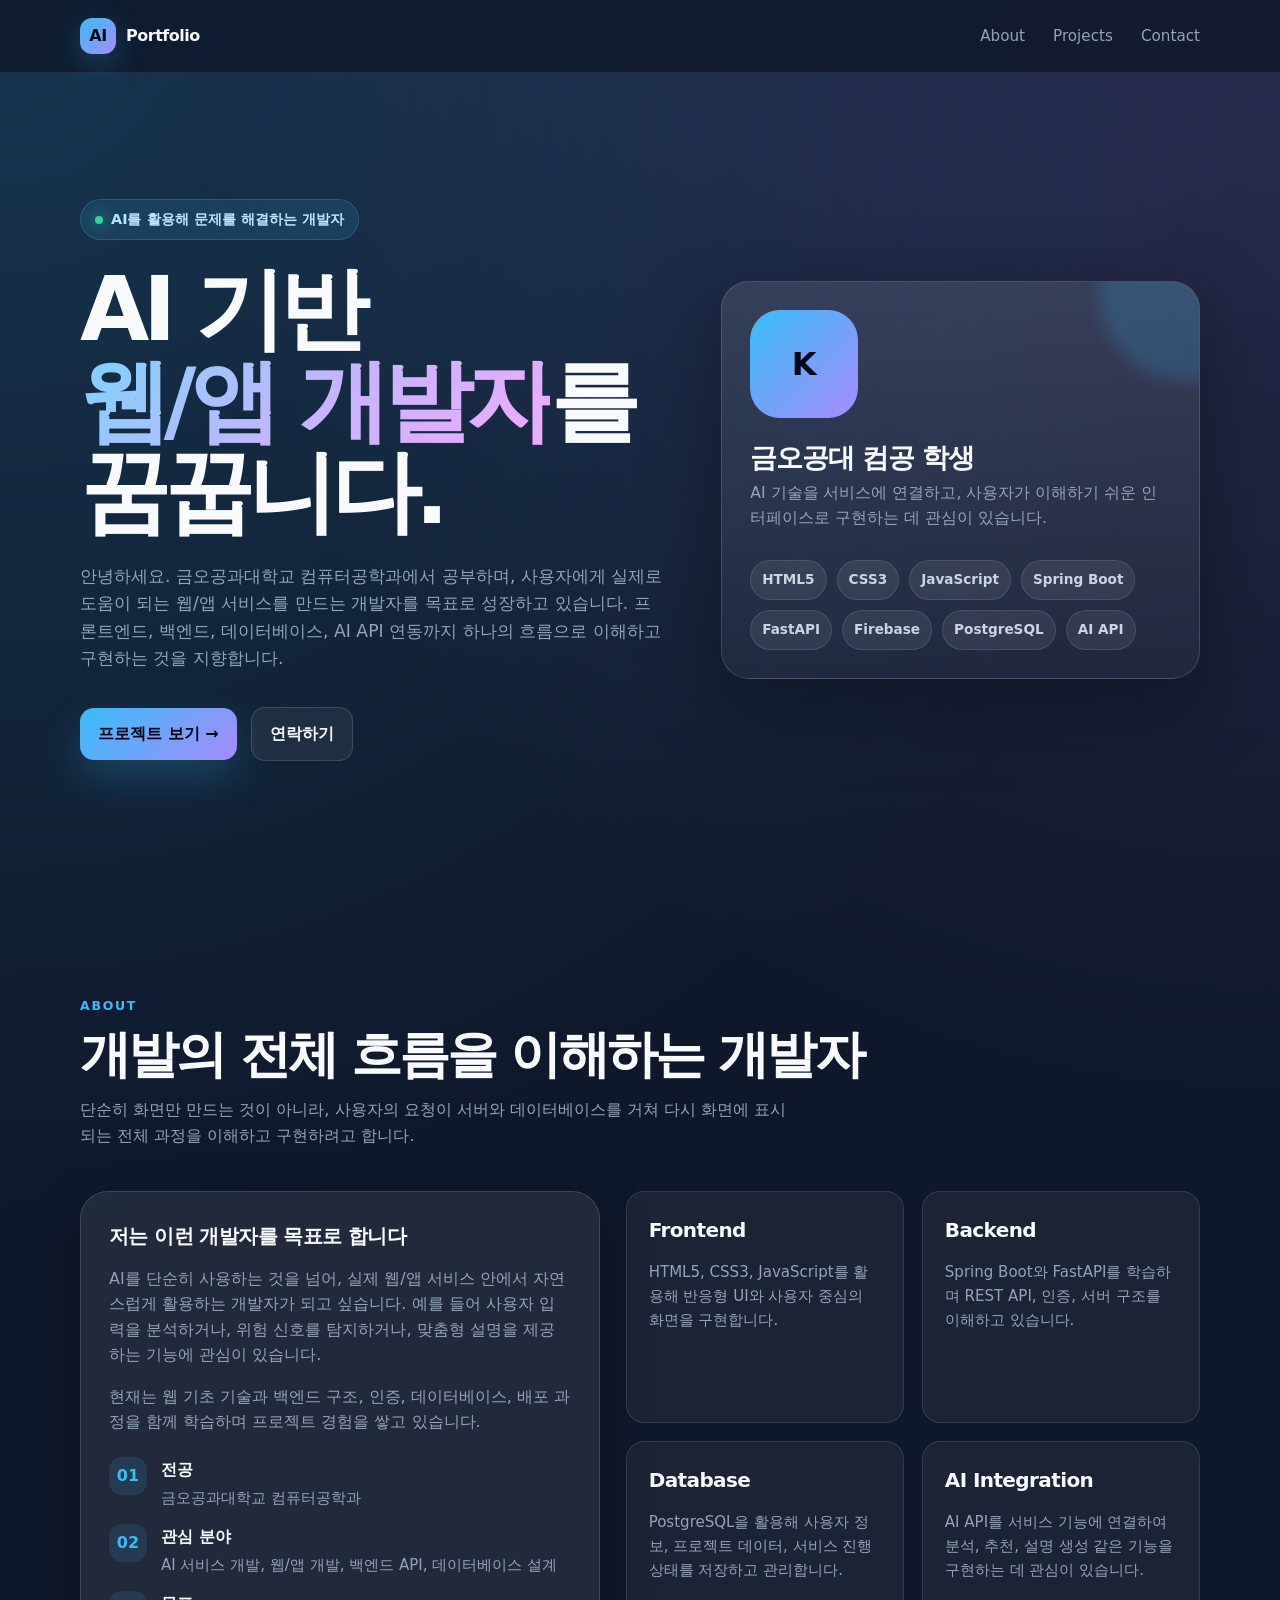
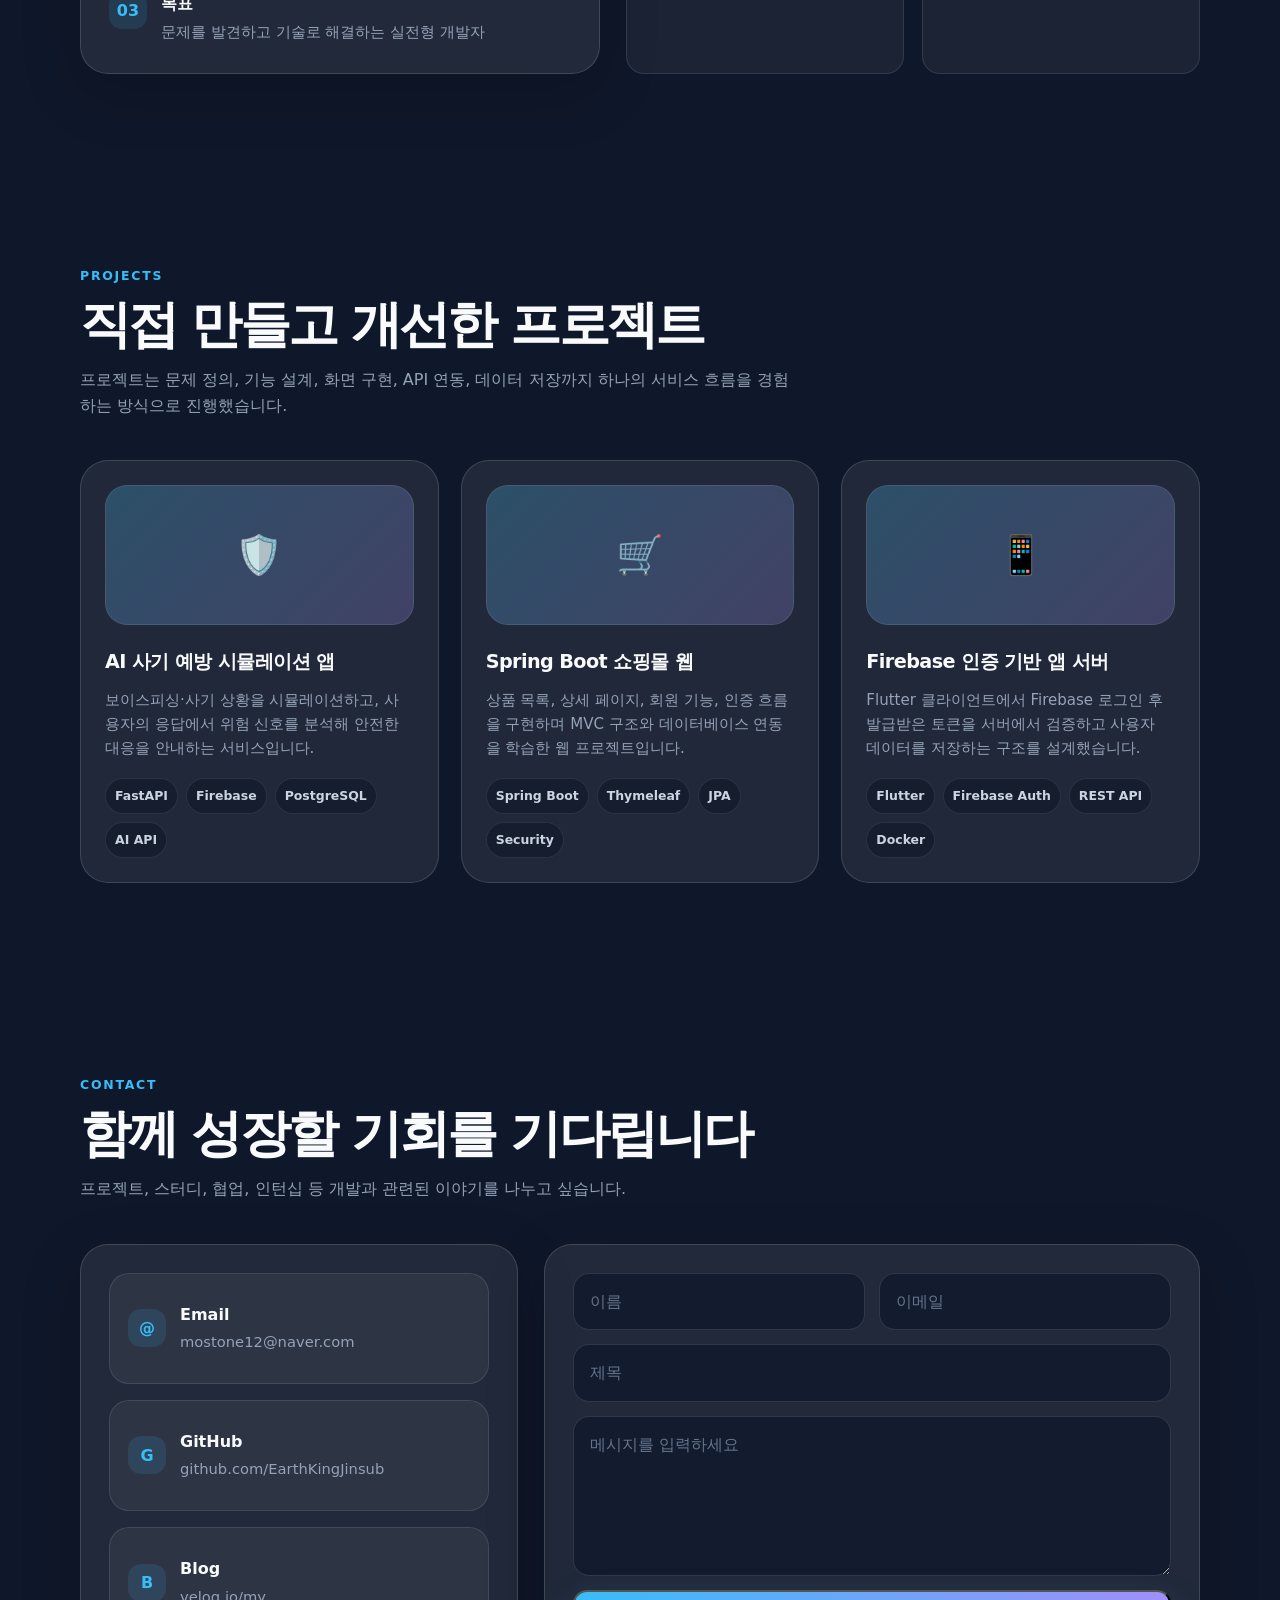
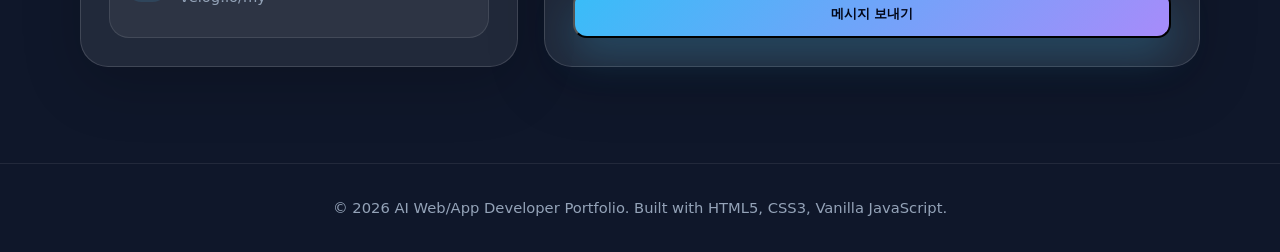
==== index.html @ 7c224307 "add to-be model and semester plan" ====
<!DOCTYPE html>
<html lang="ko">

<head>
	<meta charset="UTF-8" />
	<meta name="viewport" content="width=device-width, initial-scale=1.0" />
	<title>AI Web/App Developer Portfolio</title>
	<link rel="stylesheet" href="./style.css" />
</head>

<body>
	<header class="navbar">
		<div class="container nav-inner">
			<a href="#home" class="logo" aria-label="홈으로 이동">
				<span class="logo-mark">AI</span>
				<span>Portfolio</span>
			</a>

			<nav>
				<button class="menu-btn" id="menuBtn" aria-label="메뉴 열기">☰</button>
				<ul class="nav-menu" id="navMenu">
					<li><a href="#about">About</a></li>
					<li><a href="#projects">Projects</a></li>
					<li><a href="#contact">Contact</a></li>
				</ul>
			</nav>
		</div>
	</header>

	<main>
		<section class="hero" id="home">
			<div class="container hero-grid">
				<div class="hero-copy reveal">
					<div class="badge"><span class="badge-dot"></span> AI를 활용해 문제를 해결하는 개발자</div>
					<h1>
						AI 기반<br />
						<span class="gradient-text">웹/앱 개발자</span>를<br />
						꿈꿉니다.
					</h1>
					<p>
						안녕하세요. 금오공과대학교 컴퓨터공학과에서 공부하며, 사용자에게 실제로 도움이 되는
						웹/앱 서비스를 만드는 개발자를 목표로 성장하고 있습니다. 프론트엔드, 백엔드, 데이터베이스,
						AI API 연동까지 하나의 흐름으로 이해하고 구현하는 것을 지향합니다.
					</p>
					<div class="hero-actions">
						<a href="#projects" class="btn btn-primary">프로젝트 보기 →</a>
						<a href="#contact" class="btn btn-ghost">연락하기</a>
					</div>
				</div>

				<aside class="hero-card reveal" aria-label="프로필 요약 카드">
					<div class="profile-box">
						<div class="profile-avatar">K</div>
						<div>
							<h2>금오공대 컴공 학생</h2>
							<p>
								AI 기술을 서비스에 연결하고, 사용자가 이해하기 쉬운 인터페이스로 구현하는 데 관심이 있습니다.
							</p>
						</div>
						<div class="stack-list">
							<span>HTML5</span>
							<span>CSS3</span>
							<span>JavaScript</span>
							<span>Spring Boot</span>
							<span>FastAPI</span>
							<span>Firebase</span>
							<span>PostgreSQL</span>
							<span>AI API</span>
						</div>
					</div>
				</aside>
			</div>
		</section>

		<section id="about">
			<div class="container">
				<div class="section-header reveal">
					<p class="section-kicker">About</p>
					<h2 class="section-title">개발의 전체 흐름을 이해하는 개발자</h2>
					<p class="section-desc">
						단순히 화면만 만드는 것이 아니라, 사용자의 요청이 서버와 데이터베이스를 거쳐 다시 화면에 표시되는 전체 과정을 이해하고 구현하려고 합니다.
					</p>
				</div>

				<div class="about-grid">
					<article class="glass-card about-main reveal">
						<h3>저는 이런 개발자를 목표로 합니다</h3>
						<p>
							AI를 단순히 사용하는 것을 넘어, 실제 웹/앱 서비스 안에서 자연스럽게 활용하는 개발자가 되고 싶습니다.
							예를 들어 사용자 입력을 분석하거나, 위험 신호를 탐지하거나, 맞춤형 설명을 제공하는 기능에 관심이 있습니다.
						</p>
						<p>
							현재는 웹 기초 기술과 백엔드 구조, 인증, 데이터베이스, 배포 과정을 함께 학습하며 프로젝트 경험을 쌓고 있습니다.
						</p>

						<div class="info-list">
							<div class="info-item">
								<div class="info-icon">01</div>
								<div>
									<strong>전공</strong>
									<span>금오공과대학교 컴퓨터공학과</span>
								</div>
							</div>
							<div class="info-item">
								<div class="info-icon">02</div>
								<div>
									<strong>관심 분야</strong>
									<span>AI 서비스 개발, 웹/앱 개발, 백엔드 API, 데이터베이스 설계</span>
								</div>
							</div>
							<div class="info-item">
								<div class="info-icon">03</div>
								<div>
									<strong>목표</strong>
									<span>문제를 발견하고 기술로 해결하는 실전형 개발자</span>
								</div>
							</div>
						</div>
					</article>

					<div class="skills-grid reveal">
						<article class="skill-card">
							<h3>Frontend</h3>
							<p>HTML5, CSS3, JavaScript를 활용해 반응형 UI와 사용자 중심의 화면을 구현합니다.</p>
						</article>
						<article class="skill-card">
							<h3>Backend</h3>
							<p>Spring Boot와 FastAPI를 학습하며 REST API, 인증, 서버 구조를 이해하고 있습니다.</p>
						</article>
						<article class="skill-card">
							<h3>Database</h3>
							<p>PostgreSQL을 활용해 사용자 정보, 프로젝트 데이터, 서비스 진행 상태를 저장하고 관리합니다.</p>
						</article>
						<article class="skill-card">
							<h3>AI Integration</h3>
							<p>AI API를 서비스 기능에 연결하여 분석, 추천, 설명 생성 같은 기능을 구현하는 데 관심이 있습니다.</p>
						</article>
					</div>
				</div>
			</div>
		</section>

		<section id="projects">
			<div class="container">
				<div class="section-header reveal">
					<p class="section-kicker">Projects</p>
					<h2 class="section-title">직접 만들고 개선한 프로젝트</h2>
					<p class="section-desc">
						프로젝트는 문제 정의, 기능 설계, 화면 구현, API 연동, 데이터 저장까지 하나의 서비스 흐름을 경험하는 방식으로 진행했습니다.
					</p>
				</div>

				<div class="projects-grid">
					<article class="project-card reveal">
						<div class="project-visual">🛡️</div>
						<h3>AI 사기 예방 시뮬레이션 앱</h3>
						<p>
							보이스피싱·사기 상황을 시뮬레이션하고, 사용자의 응답에서 위험 신호를 분석해 안전한 대응을 안내하는 서비스입니다.
						</p>
						<div class="project-tags">
							<span>FastAPI</span>
							<span>Firebase</span>
							<span>PostgreSQL</span>
							<span>AI API</span>
						</div>
					</article>

					<article class="project-card reveal">
						<div class="project-visual">🛒</div>
						<h3>Spring Boot 쇼핑몰 웹</h3>
						<p>
							상품 목록, 상세 페이지, 회원 기능, 인증 흐름을 구현하며 MVC 구조와 데이터베이스 연동을 학습한 웹 프로젝트입니다.
						</p>
						<div class="project-tags">
							<span>Spring Boot</span>
							<span>Thymeleaf</span>
							<span>JPA</span>
							<span>Security</span>
						</div>
					</article>

					<article class="project-card reveal">
						<div class="project-visual">📱</div>
						<h3>Firebase 인증 기반 앱 서버</h3>
						<p>
							Flutter 클라이언트에서 Firebase 로그인 후 발급받은 토큰을 서버에서 검증하고 사용자 데이터를 저장하는 구조를 설계했습니다.
						</p>
						<div class="project-tags">
							<span>Flutter</span>
							<span>Firebase Auth</span>
							<span>REST API</span>
							<span>Docker</span>
						</div>
					</article>
				</div>
			</div>
		</section>

		<section id="contact">
			<div class="container">
				<div class="section-header reveal">
					<p class="section-kicker">Contact</p>
					<h2 class="section-title">함께 성장할 기회를 기다립니다</h2>
					<p class="section-desc">
						프로젝트, 스터디, 협업, 인턴십 등 개발과 관련된 이야기를 나누고 싶습니다.
					</p>
				</div>

				<div class="contact-wrap">
					<div class="glass-card contact-info reveal">
						<a href="mailto:your-email@example.com" class="contact-link">
							<div class="info-icon">@</div>
							<div>
								<b>Email</b>
								<span>mostone12@naver.com</span>
							</div>
						</a>
						<a href="https://github.com/your-github" target="_blank" rel="noopener" class="contact-link">
							<div class="info-icon">G</div>
							<div>
								<b>GitHub</b>
								<span>github.com/EarthKingJinsub</span>
							</div>
						</a>
						<a href="https://velog.io/@your-blog" target="_blank" rel="noopener" class="contact-link">
							<div class="info-icon">B</div>
							<div>
								<b>Blog</b>
								<span>velog.io/my</span>
							</div>
						</a>
					</div>

					<form class="glass-card contact-form reveal" id="contactForm">
						<div class="form-row">
							<input class="field" type="text" name="name" placeholder="이름" required />
							<input class="field" type="email" name="email" placeholder="이메일" required />
						</div>
						<input class="field" type="text" name="subject" placeholder="제목" required />
						<textarea class="field" name="message" placeholder="메시지를 입력하세요" required></textarea>
						<button type="submit" class="btn btn-primary">메시지 보내기</button>
						<p class="form-message" id="formMessage">메시지가 작성되었습니다. 실제 전송 기능은 백엔드 연결 후 사용할 수 있습니다.</p>
					</form>
				</div>
			</div>
		</section>
	</main>

	<footer class="footer">
		<div class="container">
			<p>© 2026 AI Web/App Developer Portfolio. Built with HTML5, CSS3, Vanilla JavaScript.</p>
		</div>
	</footer>

	<script src="./script.js"></script>
</body>

</html>
---- style.css ----
:root {
			--bg: #0f172a;
			--bg-soft: #111827;
			--card: rgba(255, 255, 255, 0.08);
			--card-border: rgba(255, 255, 255, 0.14);
			--text: #f8fafc;
			--muted: #94a3b8;
			--primary: #38bdf8;
			--primary-dark: #0284c7;
			--accent: #a78bfa;
			--success: #34d399;
			--shadow: 0 24px 80px rgba(0, 0, 0, 0.35);
			--radius-lg: 28px;
			--radius-md: 18px;
			--max-width: 1120px;
		}

		* {
			box-sizing: border-box;
			margin: 0;
			padding: 0;
		}

		html {
			scroll-behavior: smooth;
		}

		body {
			font-family: system-ui, -apple-system, BlinkMacSystemFont, "Segoe UI", sans-serif;
			background:
				radial-gradient(circle at top left, rgba(56, 189, 248, 0.18), transparent 34%),
				radial-gradient(circle at top right, rgba(167, 139, 250, 0.18), transparent 30%),
				var(--bg);
			color: var(--text);
			line-height: 1.6;
			overflow-x: hidden;
		}

		a {
			color: inherit;
			text-decoration: none;
		}

		ul {
			list-style: none;
		}

		.container {
			width: min(100% - 40px, var(--max-width));
			margin: 0 auto;
		}

		.navbar {
			position: fixed;
			top: 0;
			left: 0;
			width: 100%;
			z-index: 100;
			backdrop-filter: blur(18px);
			background: rgba(15, 23, 42, 0.78);
			border-bottom: 1px solid rgba(255, 255, 255, 0.08);
		}

		.nav-inner {
			height: 72px;
			display: flex;
			align-items: center;
			justify-content: space-between;
		}

		.logo {
			display: flex;
			align-items: center;
			gap: 10px;
			font-weight: 800;
			letter-spacing: -0.03em;
		}

		.logo-mark {
			width: 36px;
			height: 36px;
			display: grid;
			place-items: center;
			border-radius: 12px;
			background: linear-gradient(135deg, var(--primary), var(--accent));
			color: #020617;
			font-weight: 900;
			box-shadow: 0 10px 30px rgba(56, 189, 248, 0.25);
		}

		.nav-menu {
			display: flex;
			align-items: center;
			gap: 28px;
			color: var(--muted);
			font-size: 0.95rem;
		}

		.nav-menu a {
			position: relative;
			transition: color 0.2s ease;
		}

		.nav-menu a::after {
			content: "";
			position: absolute;
			left: 0;
			bottom: -8px;
			width: 0;
			height: 2px;
			border-radius: 99px;
			background: var(--primary);
			transition: width 0.2s ease;
		}

		.nav-menu a:hover,
		.nav-menu a.active {
			color: var(--text);
		}

		.nav-menu a:hover::after,
		.nav-menu a.active::after {
			width: 100%;
		}

		.menu-btn {
			display: none;
			width: 42px;
			height: 42px;
			border: 1px solid rgba(255, 255, 255, 0.12);
			border-radius: 12px;
			background: rgba(255, 255, 255, 0.06);
			color: var(--text);
			cursor: pointer;
		}

		.hero {
			min-height: 100vh;
			display: flex;
			align-items: center;
			padding: 140px 0 80px;
		}

		.hero-grid {
			display: grid;
			grid-template-columns: 1.1fr 0.9fr;
			gap: 56px;
			align-items: center;
		}

		.badge {
			display: inline-flex;
			align-items: center;
			gap: 8px;
			padding: 8px 14px;
			margin-bottom: 24px;
			border-radius: 999px;
			background: rgba(56, 189, 248, 0.12);
			border: 1px solid rgba(56, 189, 248, 0.25);
			color: #bae6fd;
			font-size: 0.9rem;
			font-weight: 600;
		}

		.badge-dot {
			width: 8px;
			height: 8px;
			border-radius: 50%;
			background: var(--success);
			box-shadow: 0 0 16px var(--success);
		}

		.hero h1 {
			font-size: clamp(2.8rem, 7vw, 5.6rem);
			line-height: 1.02;
			letter-spacing: -0.07em;
			margin-bottom: 24px;
		}

		.gradient-text {
			background: linear-gradient(135deg, #7dd3fc, #c4b5fd, #f0abfc);
			-webkit-background-clip: text;
			background-clip: text;
			color: transparent;
		}

		.hero p {
			max-width: 620px;
			color: var(--muted);
			font-size: 1.08rem;
			margin-bottom: 34px;
		}

		.hero-actions {
			display: flex;
			flex-wrap: wrap;
			gap: 14px;
			align-items: center;
		}

		.btn {
			display: inline-flex;
			align-items: center;
			justify-content: center;
			gap: 8px;
			padding: 13px 18px;
			border-radius: 14px;
			font-weight: 700;
			transition: transform 0.2s ease, box-shadow 0.2s ease, background 0.2s ease;
		}

		.btn:hover {
			transform: translateY(-2px);
		}

		.btn-primary {
			background: linear-gradient(135deg, var(--primary), var(--accent));
			color: #020617;
			box-shadow: 0 18px 40px rgba(56, 189, 248, 0.22);
		}

		.btn-ghost {
			color: var(--text);
			border: 1px solid rgba(255, 255, 255, 0.14);
			background: rgba(255, 255, 255, 0.06);
		}

		.hero-card {
			position: relative;
			padding: 28px;
			border-radius: var(--radius-lg);
			background: linear-gradient(180deg, rgba(255, 255, 255, 0.1), rgba(255, 255, 255, 0.04));
			border: 1px solid var(--card-border);
			box-shadow: var(--shadow);
			overflow: hidden;
		}

		.hero-card::before {
			content: "";
			position: absolute;
			inset: -80px -80px auto auto;
			width: 180px;
			height: 180px;
			border-radius: 50%;
			background: rgba(56, 189, 248, 0.18);
			filter: blur(8px);
		}

		.profile-box {
			position: relative;
			display: grid;
			gap: 18px;
		}

		.profile-avatar {
			width: 108px;
			height: 108px;
			border-radius: 30px;
			display: grid;
			place-items: center;
			font-size: 2rem;
			font-weight: 900;
			color: #020617;
			background: linear-gradient(135deg, var(--primary), var(--accent));
		}

		.profile-box h2 {
			font-size: 1.7rem;
			letter-spacing: -0.04em;
		}

		.profile-box p {
			color: var(--muted);
			margin: 0;
			font-size: 0.98rem;
		}

		.stack-list {
			display: flex;
			flex-wrap: wrap;
			gap: 10px;
			margin-top: 12px;
		}

		.stack-list span {
			padding: 8px 11px;
			border-radius: 999px;
			background: rgba(255, 255, 255, 0.08);
			border: 1px solid rgba(255, 255, 255, 0.1);
			color: #cbd5e1;
			font-size: 0.85rem;
			font-weight: 600;
		}

		section {
			padding: 96px 0;
		}

		.section-header {
			margin-bottom: 42px;
		}

		.section-kicker {
			color: var(--primary);
			font-weight: 800;
			text-transform: uppercase;
			letter-spacing: 0.14em;
			font-size: 0.78rem;
			margin-bottom: 10px;
		}

		.section-title {
			font-size: clamp(2rem, 4vw, 3.2rem);
			line-height: 1.12;
			letter-spacing: -0.055em;
			margin-bottom: 14px;
		}

		.section-desc {
			max-width: 720px;
			color: var(--muted);
			font-size: 1rem;
		}

		.about-grid {
			display: grid;
			grid-template-columns: 0.95fr 1.05fr;
			gap: 26px;
		}

		.glass-card {
			padding: 28px;
			border-radius: var(--radius-lg);
			background: var(--card);
			border: 1px solid var(--card-border);
			box-shadow: 0 18px 60px rgba(0, 0, 0, 0.18);
		}

		.about-main h3,
		.skill-card h3 {
			margin-bottom: 14px;
			font-size: 1.25rem;
			letter-spacing: -0.03em;
		}

		.about-main p {
			color: var(--muted);
			margin-bottom: 16px;
		}

		.info-list {
			display: grid;
			gap: 14px;
			margin-top: 22px;
		}

		.info-item {
			display: flex;
			gap: 14px;
			align-items: flex-start;
		}

		.info-icon {
			flex: 0 0 38px;
			width: 38px;
			height: 38px;
			display: grid;
			place-items: center;
			border-radius: 13px;
			background: rgba(56, 189, 248, 0.12);
			color: var(--primary);
			font-weight: 900;
		}

		.info-item strong {
			display: block;
			margin-bottom: 2px;
		}

		.info-item span {
			color: var(--muted);
			font-size: 0.94rem;
		}

		.skills-grid {
			display: grid;
			grid-template-columns: repeat(2, 1fr);
			gap: 18px;
		}

		.skill-card {
			padding: 22px;
			border-radius: var(--radius-md);
			background: rgba(255, 255, 255, 0.055);
			border: 1px solid rgba(255, 255, 255, 0.1);
		}

		.skill-card p {
			color: var(--muted);
			font-size: 0.94rem;
		}

		.projects-grid {
			display: grid;
			grid-template-columns: repeat(3, 1fr);
			gap: 22px;
		}

		.project-card {
			position: relative;
			display: flex;
			flex-direction: column;
			min-height: 360px;
			padding: 24px;
			border-radius: var(--radius-lg);
			background: rgba(255, 255, 255, 0.075);
			border: 1px solid var(--card-border);
			overflow: hidden;
			transition: transform 0.22s ease, border-color 0.22s ease, background 0.22s ease;
		}

		.project-card:hover {
			transform: translateY(-8px);
			border-color: rgba(56, 189, 248, 0.45);
			background: rgba(255, 255, 255, 0.105);
		}

		.project-visual {
			height: 140px;
			border-radius: 22px;
			margin-bottom: 22px;
			display: grid;
			place-items: center;
			background:
				linear-gradient(135deg, rgba(56, 189, 248, 0.22), rgba(167, 139, 250, 0.2)),
				rgba(255, 255, 255, 0.04);
			border: 1px solid rgba(255, 255, 255, 0.09);
			font-size: 2.4rem;
		}

		.project-card h3 {
			font-size: 1.2rem;
			letter-spacing: -0.03em;
			margin-bottom: 10px;
		}

		.project-card p {
			color: var(--muted);
			font-size: 0.94rem;
			margin-bottom: 18px;
		}

		.project-tags {
			display: flex;
			flex-wrap: wrap;
			gap: 8px;
			margin-top: auto;
		}

		.project-tags span {
			padding: 7px 9px;
			border-radius: 999px;
			background: rgba(15, 23, 42, 0.6);
			color: #cbd5e1;
			border: 1px solid rgba(255, 255, 255, 0.09);
			font-size: 0.78rem;
			font-weight: 700;
		}

		.contact-wrap {
			display: grid;
			grid-template-columns: 0.8fr 1.2fr;
			gap: 26px;
			align-items: stretch;
		}

		.contact-info {
			display: grid;
			gap: 16px;
		}

		.contact-link {
			display: flex;
			align-items: center;
			gap: 14px;
			padding: 18px;
			border-radius: 20px;
			background: rgba(255, 255, 255, 0.055);
			border: 1px solid rgba(255, 255, 255, 0.1);
			transition: transform 0.2s ease, background 0.2s ease;
		}

		.contact-link:hover {
			transform: translateY(-3px);
			background: rgba(255, 255, 255, 0.08);
		}

		.contact-link b {
			display: block;
			margin-bottom: 2px;
		}

		.contact-link span {
			color: var(--muted);
			font-size: 0.92rem;
		}

		.contact-form {
			display: grid;
			gap: 14px;
		}

		.form-row {
			display: grid;
			grid-template-columns: repeat(2, 1fr);
			gap: 14px;
		}

		.field {
			width: 100%;
			padding: 15px 16px;
			border: 1px solid rgba(255, 255, 255, 0.12);
			border-radius: 16px;
			background: rgba(15, 23, 42, 0.72);
			color: var(--text);
			font: inherit;
			outline: none;
			transition: border-color 0.2s ease, box-shadow 0.2s ease;
		}

		.field::placeholder {
			color: #64748b;
		}

		.field:focus {
			border-color: rgba(56, 189, 248, 0.7);
			box-shadow: 0 0 0 4px rgba(56, 189, 248, 0.12);
		}

		textarea.field {
			min-height: 160px;
			resize: vertical;
		}

		.form-message {
			display: none;
			padding: 12px 14px;
			border-radius: 14px;
			color: #bbf7d0;
			background: rgba(34, 197, 94, 0.12);
			border: 1px solid rgba(34, 197, 94, 0.22);
			font-size: 0.92rem;
		}

		.form-message.show {
			display: block;
		}

		.footer {
			padding: 32px 0;
			border-top: 1px solid rgba(255, 255, 255, 0.08);
			color: var(--muted);
			text-align: center;
			font-size: 0.92rem;
		}

		.reveal {
			opacity: 0;
			transform: translateY(24px);
			transition: opacity 0.6s ease, transform 0.6s ease;
		}

		.reveal.visible {
			opacity: 1;
			transform: translateY(0);
		}

		@media (max-width: 900px) {

			.hero-grid,
			.about-grid,
			.contact-wrap {
				grid-template-columns: 1fr;
			}

			.projects-grid {
				grid-template-columns: repeat(2, 1fr);
			}
		}

		@media (max-width: 720px) {
			.nav-menu {
				position: fixed;
				top: 72px;
				left: 20px;
				right: 20px;
				display: none;
				flex-direction: column;
				align-items: flex-start;
				gap: 16px;
				padding: 22px;
				border-radius: 22px;
				background: rgba(15, 23, 42, 0.96);
				border: 1px solid rgba(255, 255, 255, 0.12);
				box-shadow: var(--shadow);
			}

			.nav-menu.open {
				display: flex;
			}

			.menu-btn {
				display: grid;
				place-items: center;
			}

			.hero {
				padding-top: 120px;
			}

			.projects-grid,
			.skills-grid,
			.form-row {
				grid-template-columns: 1fr;
			}

			section {
				padding: 74px 0;
			}
		}
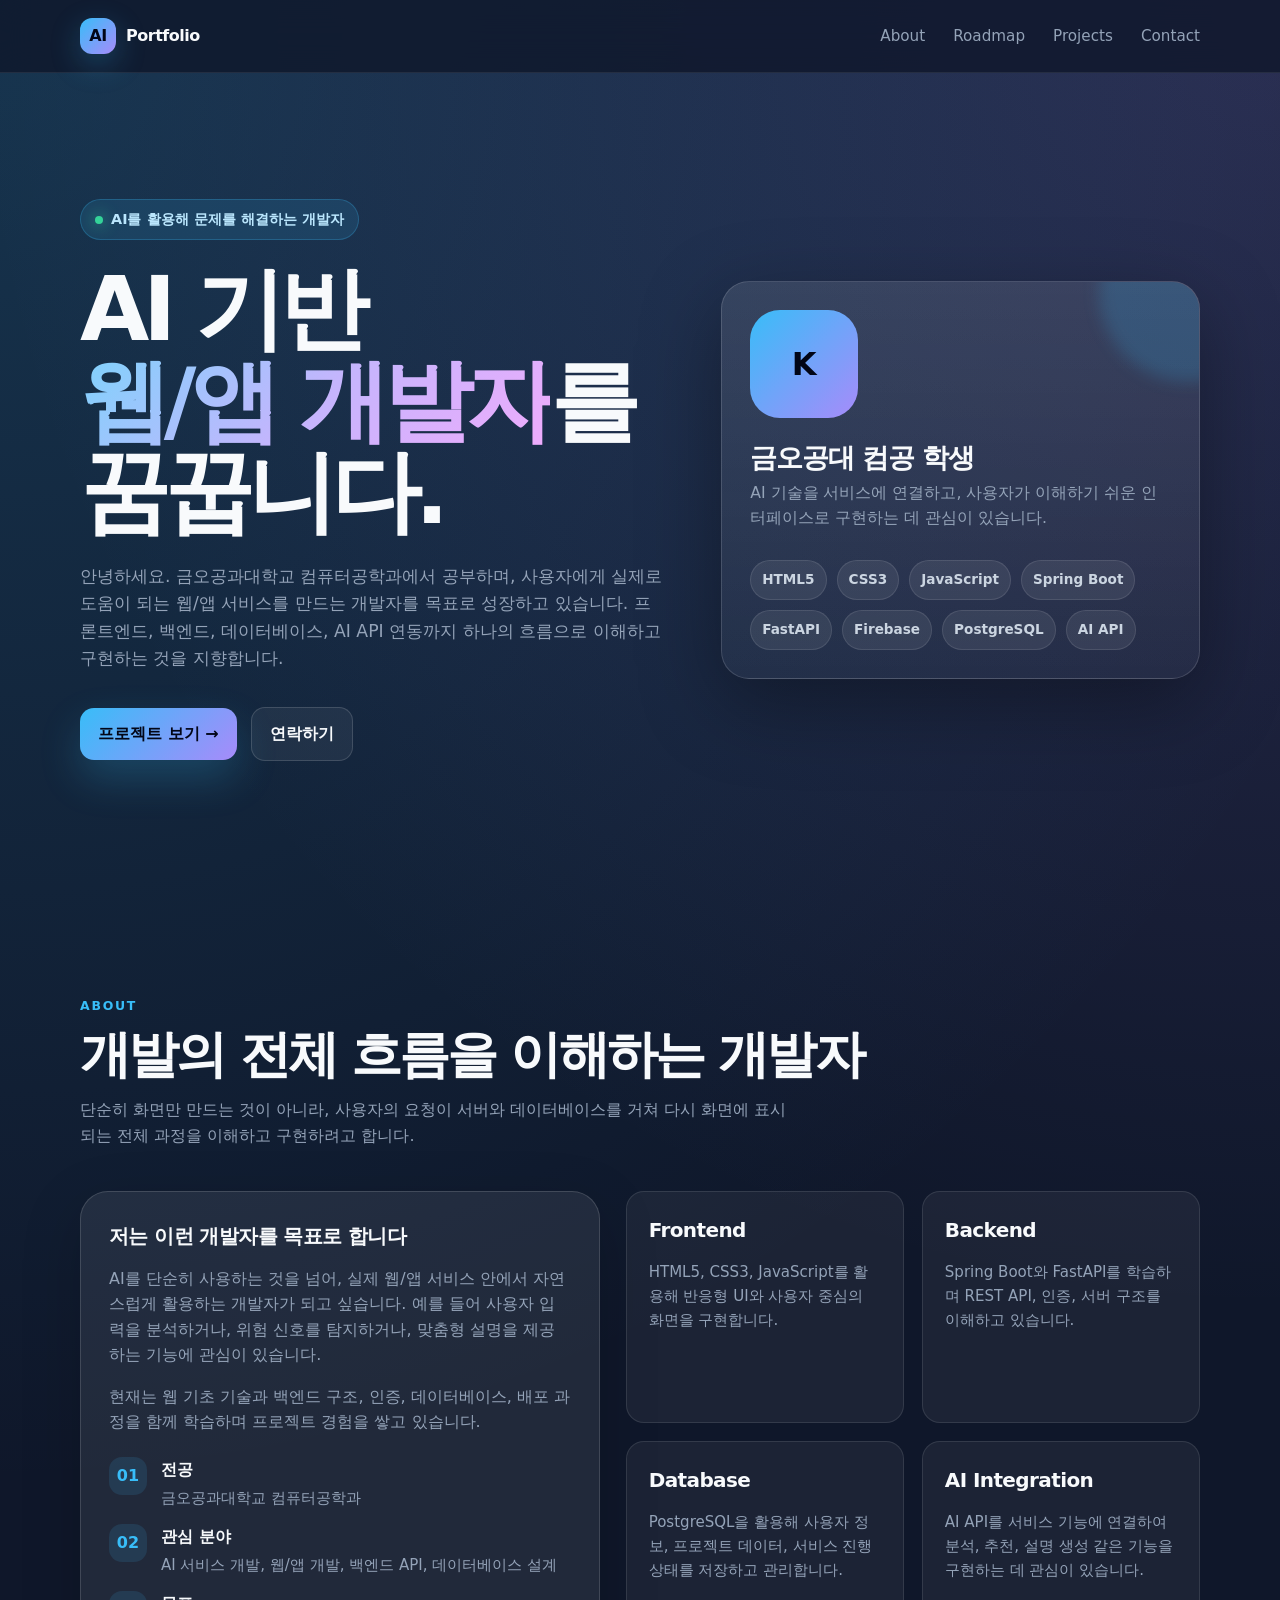
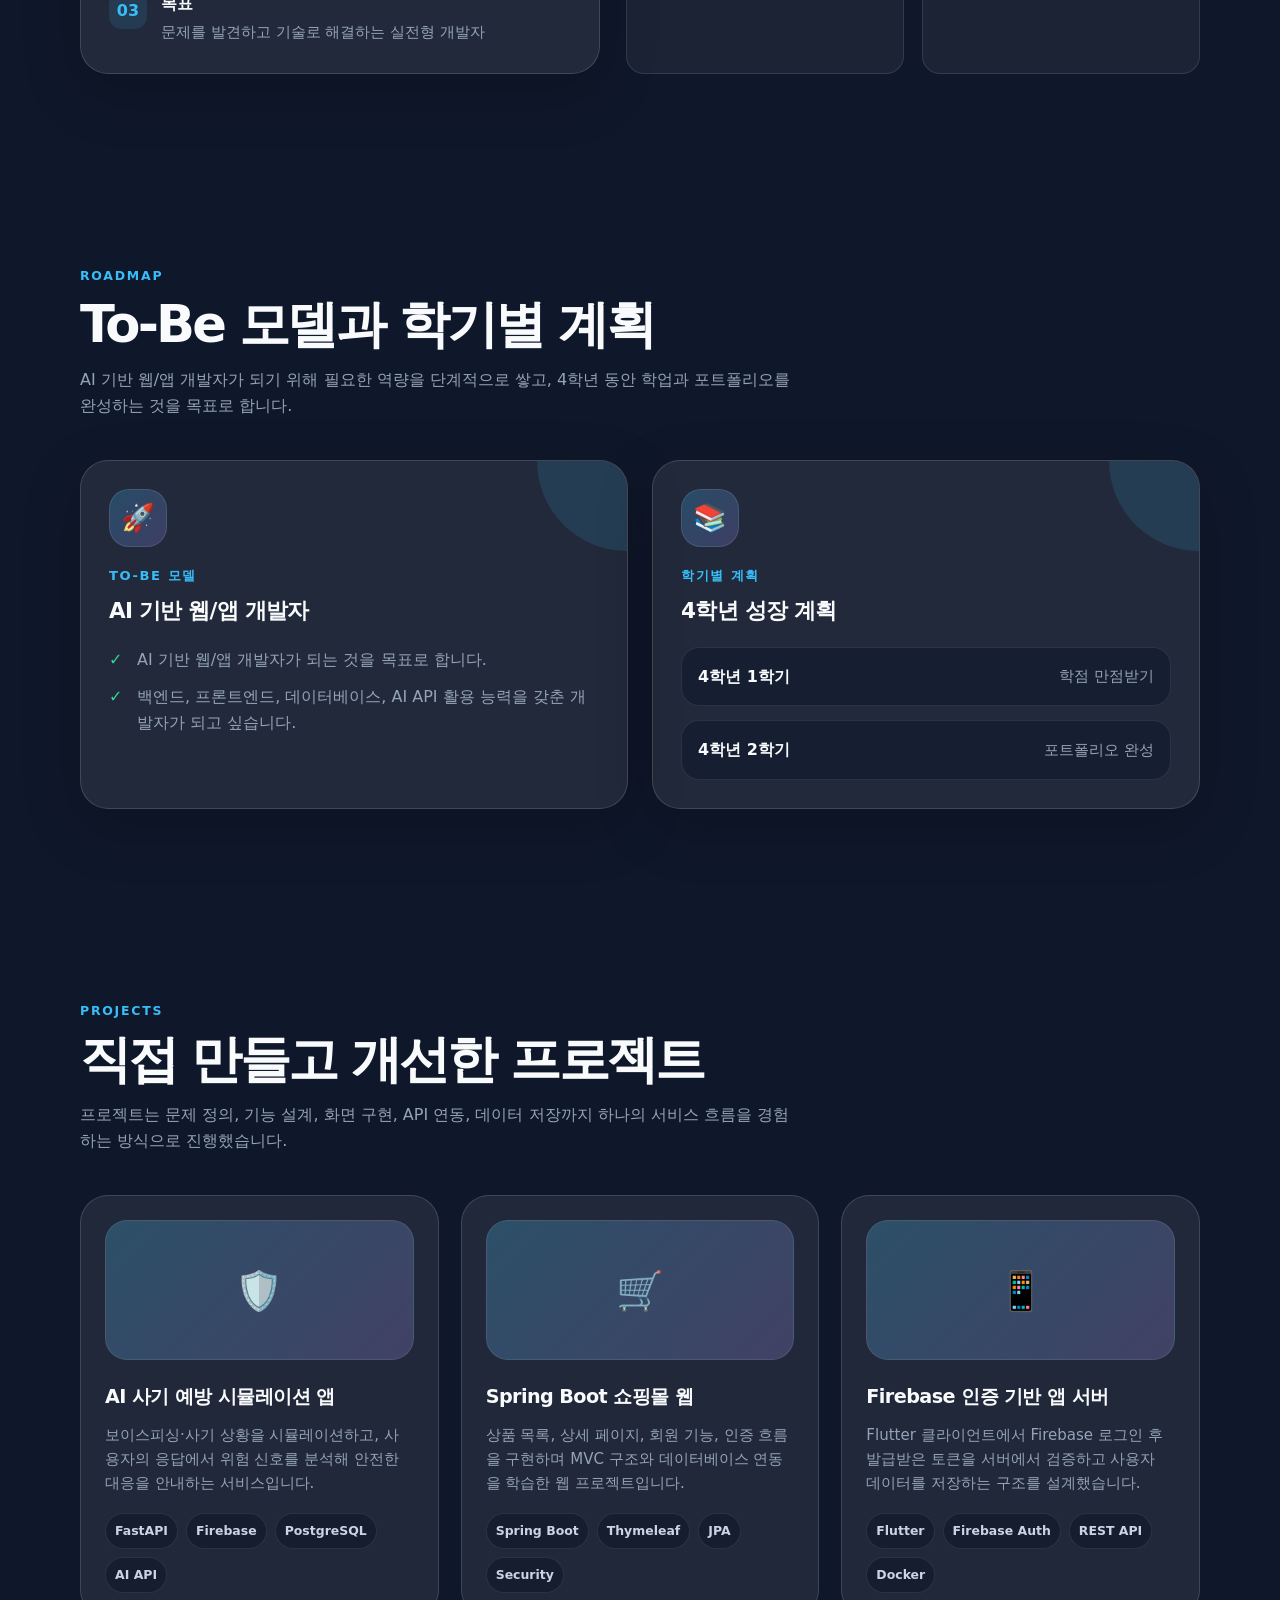
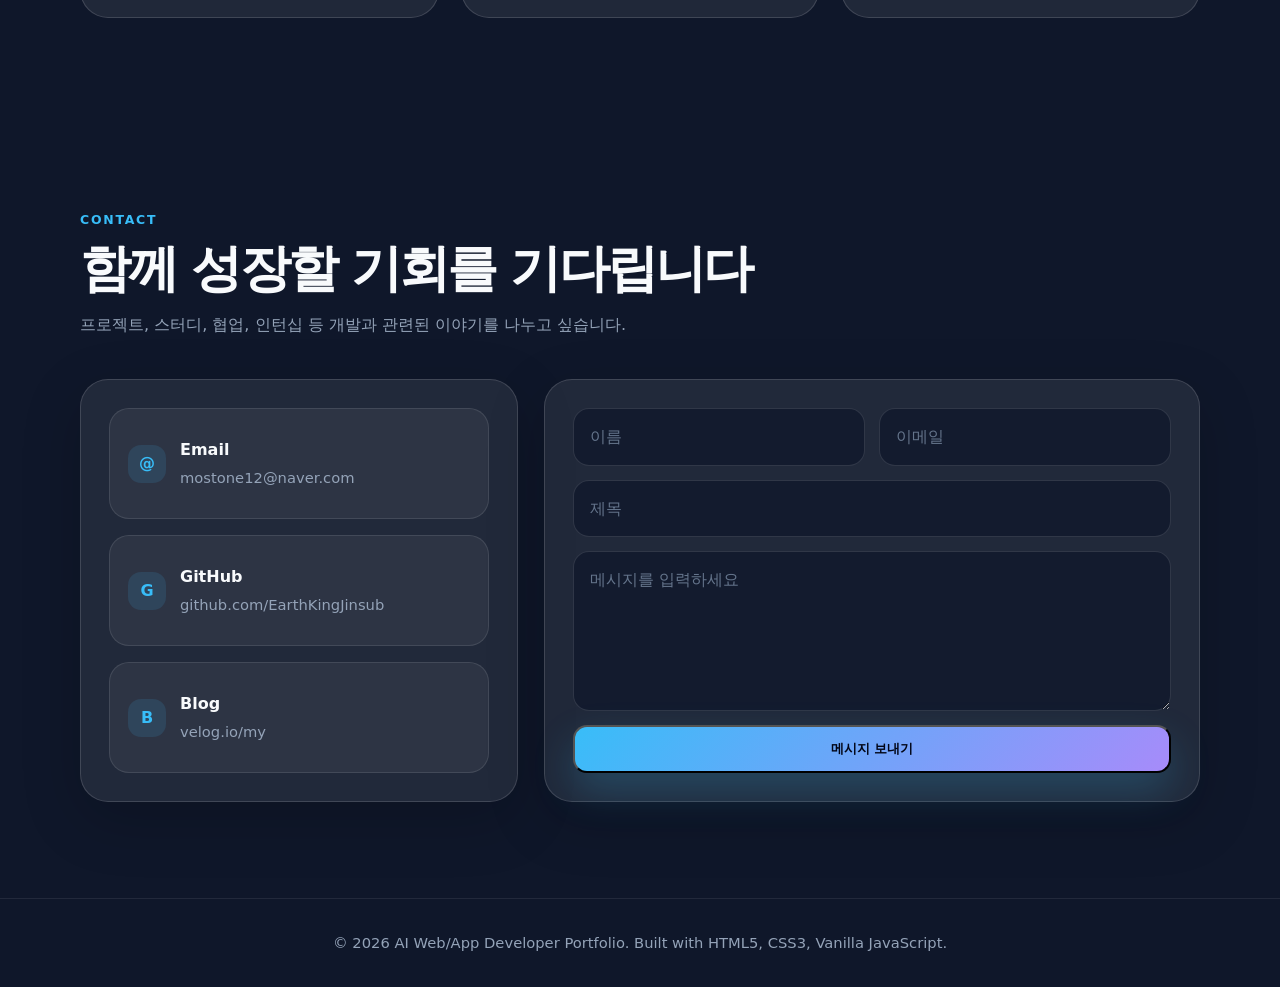
==== commit 91ad3a36: "add to-be model and semester plan" ====
--- a/index.html
+++ b/index.html
@@ -5,7 +5,7 @@
 	<meta charset="UTF-8" />
 	<meta name="viewport" content="width=device-width, initial-scale=1.0" />
 	<title>AI Web/App Developer Portfolio</title>
-	<link rel="stylesheet" href="./style.css" />
+	<link rel="stylesheet" href="style.css" />
 </head>
 
 <body>
@@ -20,6 +20,7 @@
 				<button class="menu-btn" id="menuBtn" aria-label="메뉴 열기">☰</button>
 				<ul class="nav-menu" id="navMenu">
 					<li><a href="#about">About</a></li>
+					<li><a href="#roadmap">Roadmap</a></li>
 					<li><a href="#projects">Projects</a></li>
 					<li><a href="#contact">Contact</a></li>
 				</ul>
@@ -140,6 +141,46 @@
 			</div>
 		</section>
 
+		<section id="roadmap">
+			<div class="container">
+				<div class="section-header reveal">
+					<p class="section-kicker">Roadmap</p>
+					<h2 class="section-title">To-Be 모델과 학기별 계획</h2>
+					<p class="section-desc">
+						AI 기반 웹/앱 개발자가 되기 위해 필요한 역량을 단계적으로 쌓고, 4학년 동안 학업과 포트폴리오를 완성하는 것을 목표로 합니다.
+					</p>
+				</div>
+
+				<div class="roadmap-grid">
+					<article class="glass-card roadmap-card reveal">
+						<div class="roadmap-icon">🚀</div>
+						<p class="roadmap-label">To-Be 모델</p>
+						<h3>AI 기반 웹/앱 개발자</h3>
+						<ul class="check-list">
+							<li>AI 기반 웹/앱 개발자가 되는 것을 목표로 합니다.</li>
+							<li>백엔드, 프론트엔드, 데이터베이스, AI API 활용 능력을 갖춘 개발자가 되고 싶습니다.</li>
+						</ul>
+					</article>
+
+					<article class="glass-card roadmap-card reveal">
+						<div class="roadmap-icon">📚</div>
+						<p class="roadmap-label">학기별 계획</p>
+						<h3>4학년 성장 계획</h3>
+						<div class="semester-list">
+							<div class="semester-item">
+								<strong>4학년 1학기</strong>
+								<span>학점 만점받기</span>
+							</div>
+							<div class="semester-item">
+								<strong>4학년 2학기</strong>
+								<span>포트폴리오 완성</span>
+							</div>
+						</div>
+					</article>
+				</div>
+			</div>
+		</section>
+
 		<section id="projects">
 			<div class="container">
 				<div class="section-header reveal">
@@ -251,8 +292,7 @@
 			<p>© 2026 AI Web/App Developer Portfolio. Built with HTML5, CSS3, Vanilla JavaScript.</p>
 		</div>
 	</footer>
-
-	<script src="./script.js"></script>
+	<script src="script.js"></script>
 </body>
 
 </html>
--- a/style.css
+++ b/style.css
@@ -400,6 +400,105 @@
 			font-size: 0.94rem;
 		}
 
+		.roadmap-grid {
+			display: grid;
+			grid-template-columns: repeat(2, 1fr);
+			gap: 24px;
+		}
+
+		.roadmap-card {
+			position: relative;
+			overflow: hidden;
+		}
+
+		.roadmap-card::before {
+			content: "";
+			position: absolute;
+			top: -90px;
+			right: -90px;
+			width: 180px;
+			height: 180px;
+			border-radius: 50%;
+			background: rgba(56, 189, 248, 0.13);
+		}
+
+		.roadmap-icon {
+			position: relative;
+			width: 58px;
+			height: 58px;
+			display: grid;
+			place-items: center;
+			margin-bottom: 18px;
+			border-radius: 20px;
+			background: linear-gradient(135deg, rgba(56, 189, 248, 0.24), rgba(167, 139, 250, 0.22));
+			border: 1px solid rgba(255, 255, 255, 0.1);
+			font-size: 1.7rem;
+		}
+
+		.roadmap-label {
+			position: relative;
+			color: var(--primary);
+			font-size: 0.82rem;
+			font-weight: 800;
+			letter-spacing: 0.12em;
+			text-transform: uppercase;
+			margin-bottom: 8px;
+		}
+
+		.roadmap-card h3 {
+			position: relative;
+			font-size: 1.35rem;
+			letter-spacing: -0.035em;
+			margin-bottom: 18px;
+		}
+
+		.check-list {
+			position: relative;
+			display: grid;
+			gap: 12px;
+		}
+
+		.check-list li {
+			position: relative;
+			padding-left: 28px;
+			color: var(--muted);
+		}
+
+		.check-list li::before {
+			content: "✓";
+			position: absolute;
+			left: 0;
+			top: 0;
+			color: var(--success);
+			font-weight: 900;
+		}
+
+		.semester-list {
+			position: relative;
+			display: grid;
+			gap: 14px;
+		}
+
+		.semester-item {
+			display: flex;
+			align-items: center;
+			justify-content: space-between;
+			gap: 16px;
+			padding: 16px;
+			border-radius: 18px;
+			background: rgba(15, 23, 42, 0.55);
+			border: 1px solid rgba(255, 255, 255, 0.09);
+		}
+
+		.semester-item strong {
+			color: var(--text);
+		}
+
+		.semester-item span {
+			color: var(--muted);
+			font-size: 0.94rem;
+		}
+
 		.projects-grid {
 			display: grid;
 			grid-template-columns: repeat(3, 1fr);
@@ -579,6 +678,7 @@
 
 			.hero-grid,
 			.about-grid,
+			.roadmap-grid,
 			.contact-wrap {
 				grid-template-columns: 1fr;
 			}
@@ -624,6 +724,11 @@
 				grid-template-columns: 1fr;
 			}
 
+			.semester-item {
+				align-items: flex-start;
+				flex-direction: column;
+			}
+
 			section {
 				padding: 74px 0;
 			}
